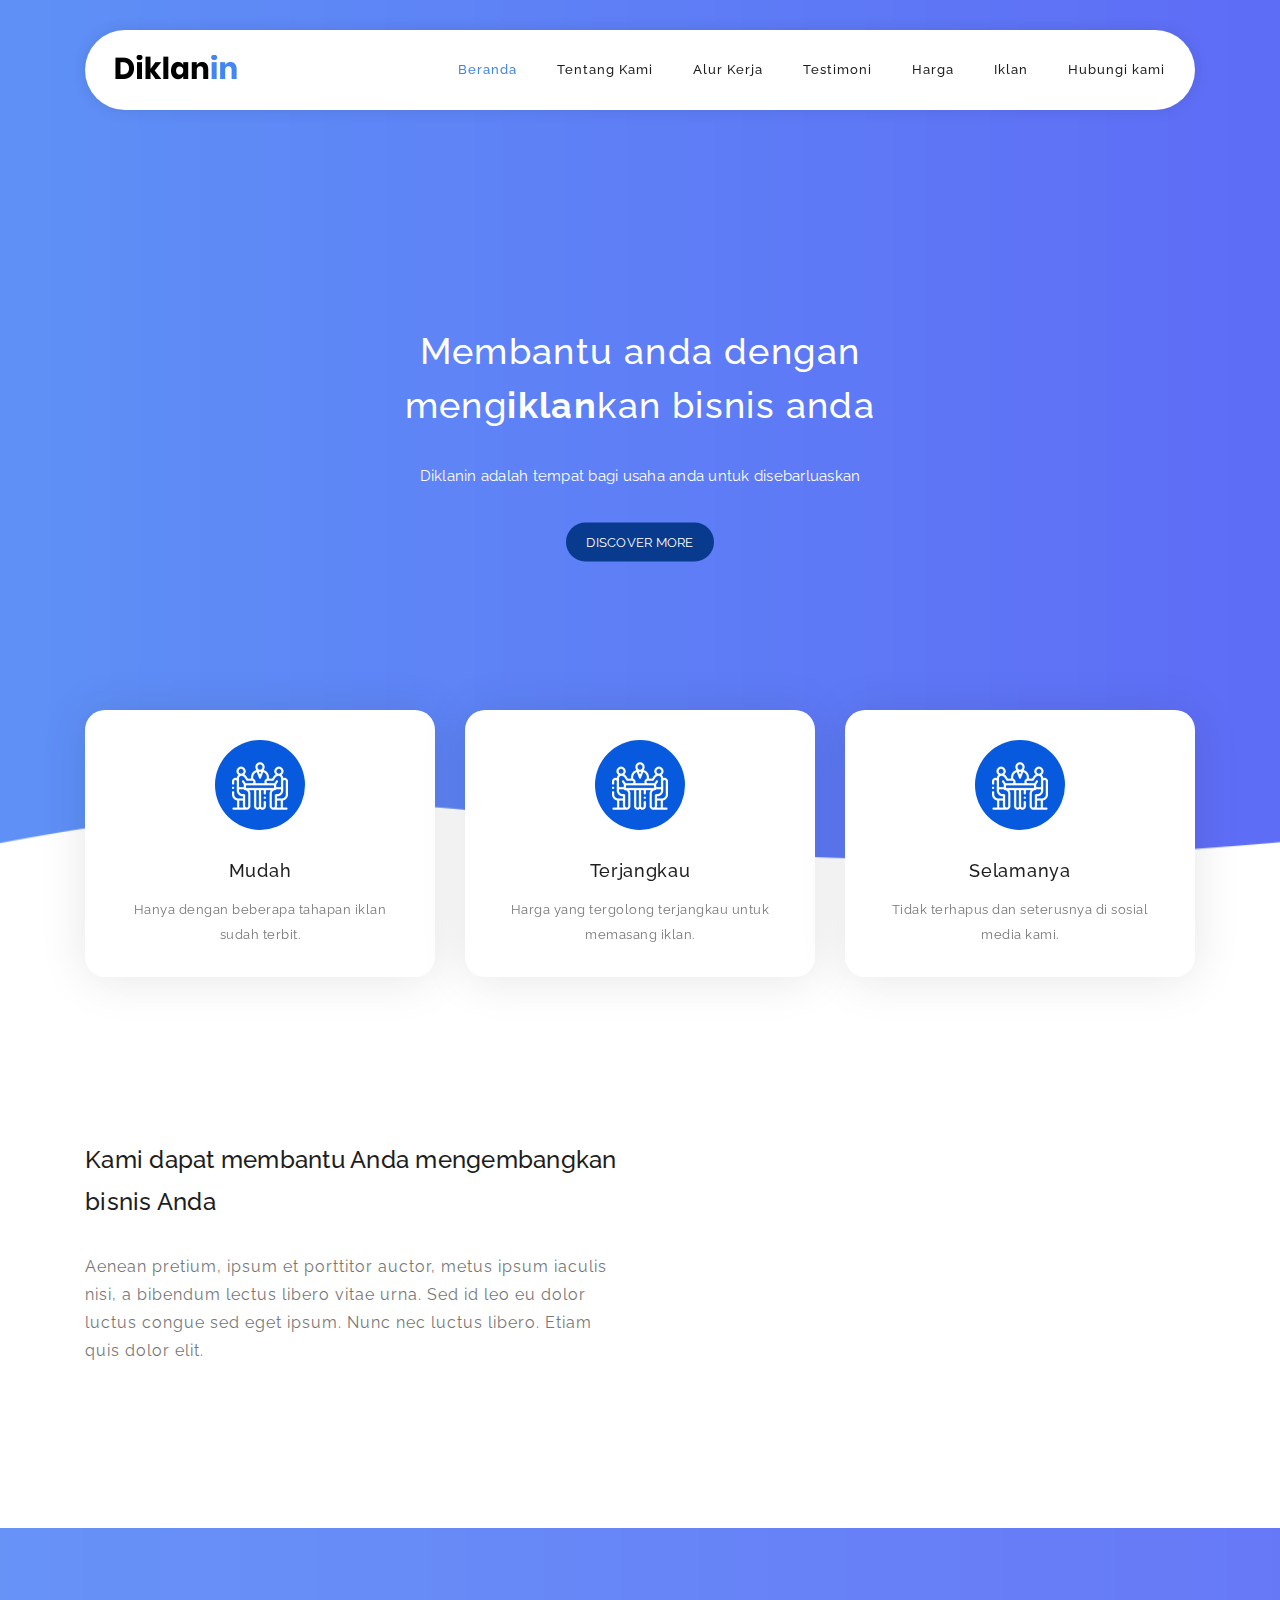
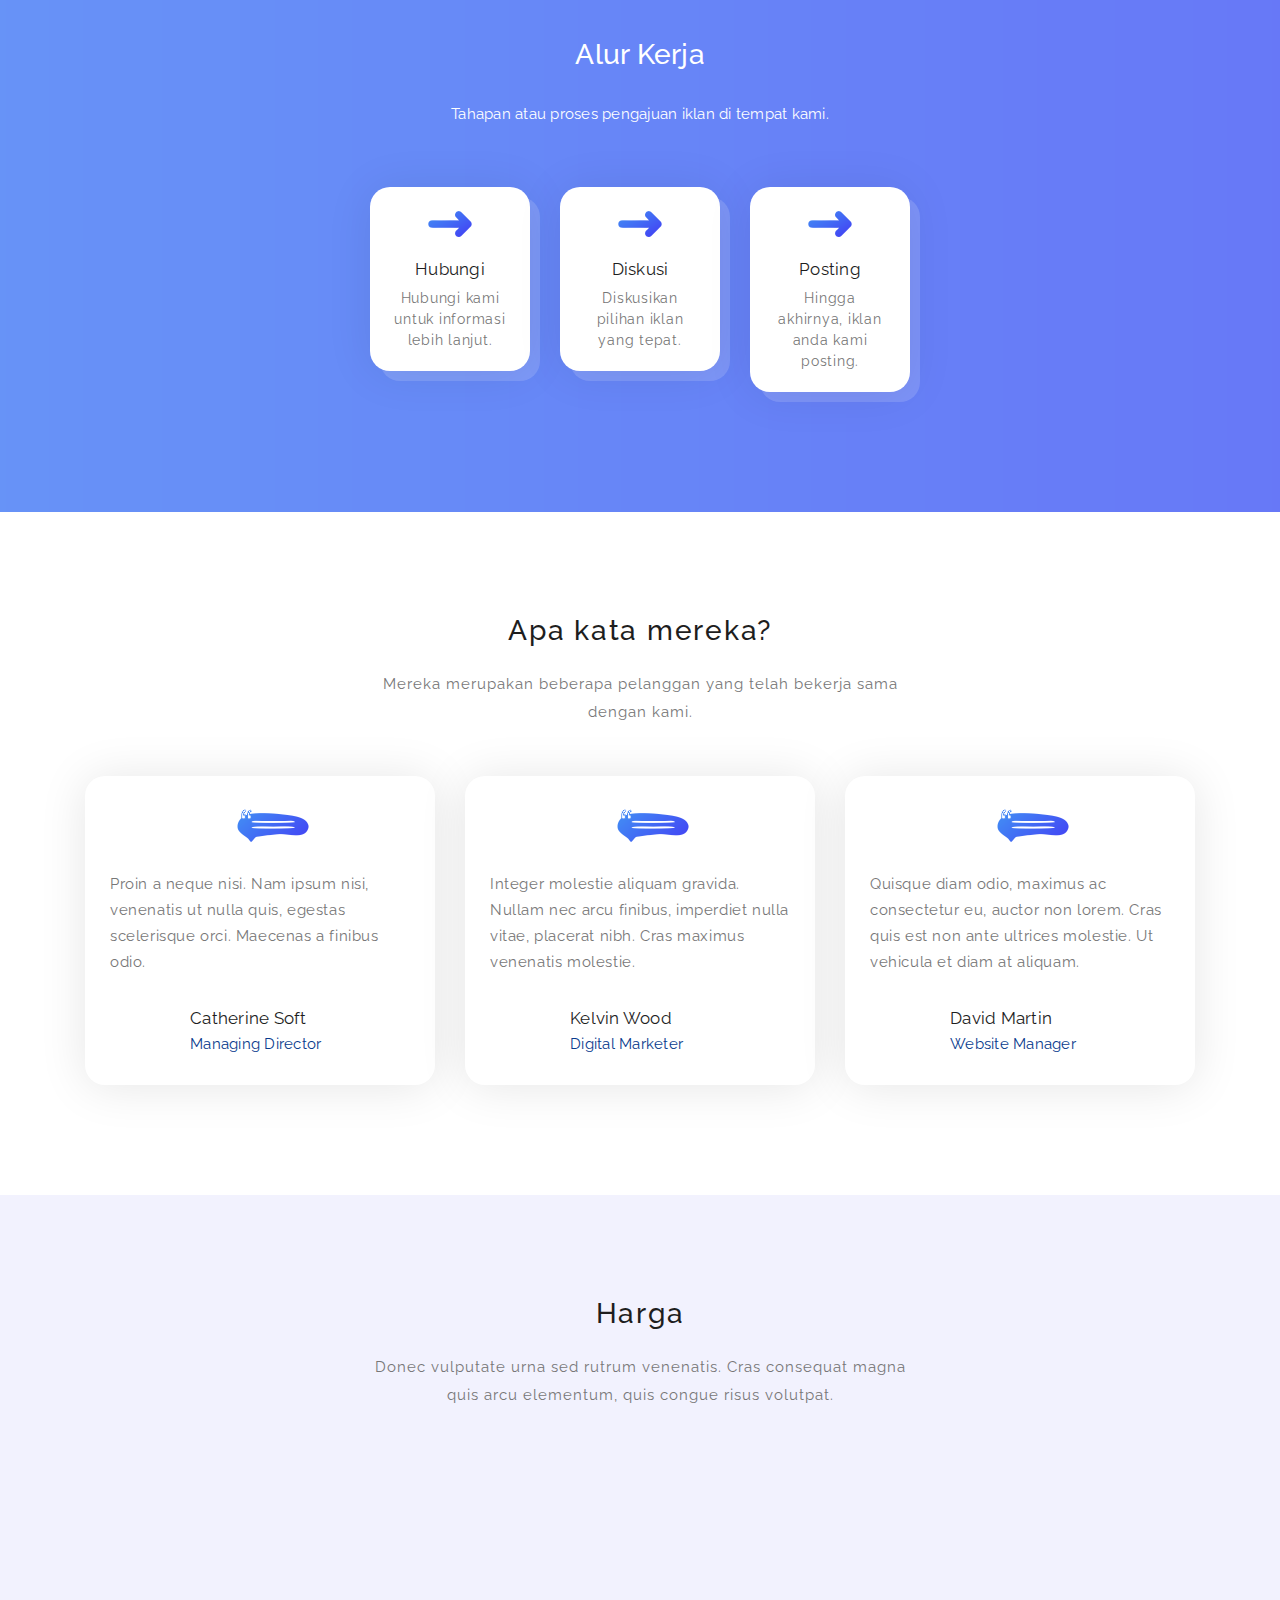
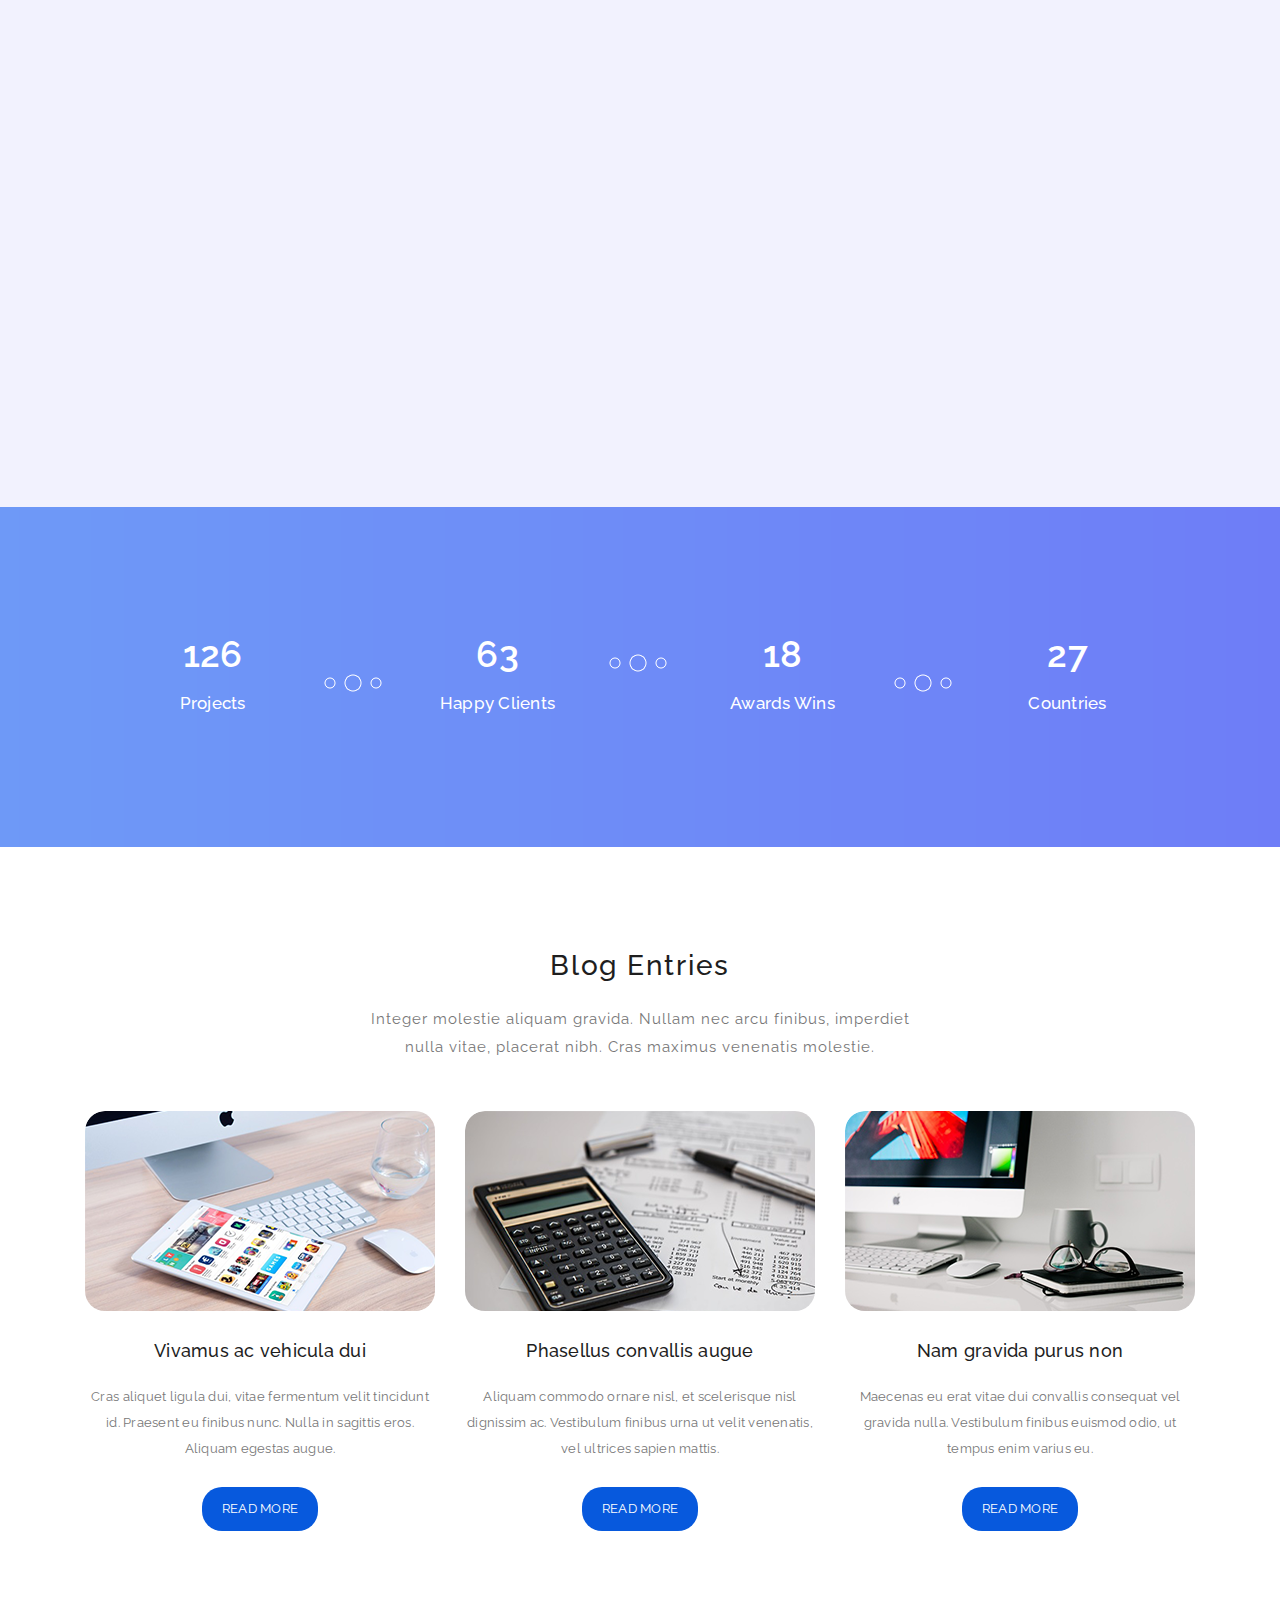
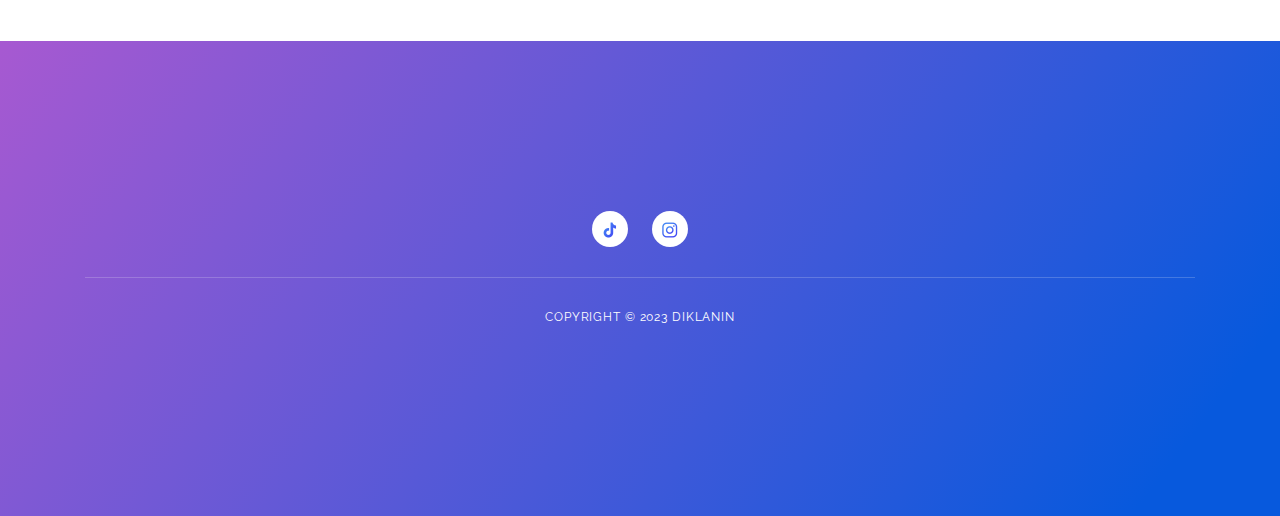
==== index.html @ 6aa16ff6 "cloning" ====
<!DOCTYPE html>
<html lang="en">

<head>

    <meta charset="utf-8">
    <meta name="viewport" content="width=device-width, initial-scale=1, shrink-to-fit=no">
    <meta name="description" content="Diklanin Website">
    <meta name="author" content="Diklanin">
    <link href="https://fonts.googleapis.com/css?family=Raleway:100,300,400,500,700,900" rel="stylesheet">

    <title>Diklanin</title>
    <link rel="icon" type="image/x-icon" href="assets/images/favicon.ico">
    <!--
SOFTY PINKO
https://templatemo.com/tm-535-softy-pinko
-->

    <!-- Additional CSS Files -->
    <link rel="stylesheet" type="text/css" href="assets/css/bootstrap.min.css">

    <link rel="stylesheet" type="text/css" href="assets/css/font-awesome.css">

    <link rel="stylesheet" href="assets/css/templatemo-softy-pinko.css">

</head>

<body>

    <!-- ***** Preloader Start ***** -->
    <div id="preloader">
        <div class="jumper">
            <div></div>
            <div></div>
            <div></div>
        </div>
    </div>
    <!-- ***** Preloader End ***** -->


    <!-- ***** Header Area Start ***** -->
    <header class="header-area header-sticky">
        <div class="container">
            <div class="row">
                <div class="col-12">
                    <nav class="main-nav">
                        <!-- ***** Logo Start ***** -->
                        <a href="#" class="logo">
                            <img src="assets/images/logo.png" alt="Softy Pinko" />
                        </a>
                        <!-- ***** Logo End ***** -->
                        <!-- ***** Menu Start ***** -->
                        <ul class="nav">
                            <li><a href="#welcome" class="active">Beranda</a></li>
                            <li><a href="#features">Tentang Kami</a></li>
                            <li><a href="#work-process">Alur Kerja</a></li>
                            <li><a href="#testimonials">Testimoni</a></li>
                            <li><a href="#pricing-plans">Harga</a></li>
                            <li><a href="#blog">Iklan</a></li>
                            <li><a href="#contact-us">Hubungi kami</a></li>
                        </ul>
                        <a class='menu-trigger'>
                            <span>Menu</span>
                        </a>
                        <!-- ***** Menu End ***** -->
                    </nav>
                </div>
            </div>
        </div>
    </header>
    <!-- ***** Header Area End ***** -->

    <!-- ***** Welcome Area Start ***** -->
    <div class="welcome-area" id="welcome">

        <!-- ***** Header Text Start ***** -->
        <div class="header-text">
            <div class="container">
                <div class="row">
                    <div class="offset-xl-3 col-xl-6 offset-lg-2 col-lg-8 col-md-12 col-sm-12">
                        <h1>Membantu anda dengan meng<strong>iklan</strong>kan bisnis anda
                        </h1>
                        <p>Diklanin adalah tempat bagi usaha anda untuk disebarluaskan</p>
                        <a href="#features" class="main-button-slider">Discover More</a>
                    </div>
                </div>
            </div>
        </div>
        <!-- ***** Header Text End ***** -->
    </div>
    <!-- ***** Welcome Area End ***** -->

    <!-- ***** Features Small Start ***** -->
    <section class="section home-feature">
        <div class="container">
            <div class="row">
                <div class="col-lg-12">
                    <div class="row">
                        <!-- ***** Features Small Item Start ***** -->
                        <div class="col-lg-4 col-md-6 col-sm-6 col-12"
                            data-scroll-reveal="enter bottom move 50px over 0.6s after 0.2s">
                            <div class="features-small-item">
                                <div class="icon">
                                    <i><img src="assets/images/featured-item-01.png" alt=""></i>
                                </div>
                                <h5 class="features-title">Mudah</h5>
                                <p>Hanya dengan beberapa tahapan iklan sudah terbit.</p>
                            </div>
                        </div>
                        <!-- ***** Features Small Item End ***** -->

                        <!-- ***** Features Small Item Start ***** -->
                        <div class="col-lg-4 col-md-6 col-sm-6 col-12"
                            data-scroll-reveal="enter bottom move 50px over 0.6s after 0.4s">
                            <div class="features-small-item">
                                <div class="icon">
                                    <i><img src="assets/images/featured-item-01.png" alt=""></i>
                                </div>
                                <h5 class="features-title">Terjangkau</h5>
                                <p>Harga yang tergolong terjangkau untuk memasang iklan.</p>
                            </div>
                        </div>
                        <!-- ***** Features Small Item End ***** -->

                        <!-- ***** Features Small Item Start ***** -->
                        <div class="col-lg-4 col-md-6 col-sm-6 col-12"
                            data-scroll-reveal="enter bottom move 50px over 0.6s after 0.6s">
                            <div class="features-small-item">
                                <div class="icon">
                                    <i><img src="assets/images/featured-item-01.png" alt=""></i>
                                </div>
                                <h5 class="features-title">Selamanya</h5>
                                <p>Tidak terhapus dan seterusnya di sosial media kami.</p>
                            </div>
                        </div>
                        <!-- ***** Features Small Item End ***** -->
                    </div>
                </div>
            </div>
        </div>
    </section>
    <!-- ***** Features Small End ***** -->

    <!-- ***** Features Big Item Start ***** -->
    <!-- <section class="section padding-top-70 padding-bottom-0" id="features">
        <div class="container">
            <div class="row">
                <div class="col-lg-5 col-md-12 col-sm-12 align-self-center"
                    data-scroll-reveal="enter left move 30px over 0.6s after 0.4s">
                    <img src="assets/images/left-image.png" class="rounded img-fluid d-block mx-auto" alt="App">
                </div>
                <div class="col-lg-1"></div>
                <div class="col-lg-6 col-md-12 col-sm-12 align-self-center mobile-top-fix">
                    <div class="left-heading">
                        <h2 class="section-title">Let’s discuss about you project</h2>
                    </div>
                    <div class="left-text">
                        <p>Nullam sit amet purus libero. Etiam ullamcorper nisl ut augue blandit, at finibus leo
                            efficitur. Nam gravida purus non sapien auctor, ut aliquam magna ullamcorper.</p>
                    </div>
                </div>
            </div>
            <div class="row">
                <div class="col-lg-12">
                    <div class="hr"></div>
                </div>
            </div>
        </div>
    </section> -->
    <!-- ***** Features Big Item End ***** -->

    <!-- ***** Features Big Item Start ***** -->
    <section class="section padding-bottom-100" id="features">
        <div class="container">
            <div class="row">
                <div class="col-lg-6 col-md-12 col-sm-12 align-self-center mobile-bottom-fix">
                    <div class="left-heading">
                        <h2 class="section-title">Kami dapat membantu Anda mengembangkan bisnis Anda</h2>
                    </div>
                    <div class="left-text">
                        <p>Aenean pretium, ipsum et porttitor auctor, metus ipsum iaculis nisi, a bibendum lectus libero
                            vitae urna. Sed id leo eu dolor luctus congue sed eget ipsum. Nunc nec luctus libero. Etiam
                            quis dolor elit.</p>
                    </div>
                </div>
                <div class="col-lg-1"></div>
                <div class="col-lg-5 col-md-12 col-sm-12 align-self-center mobile-bottom-fix-big"
                    data-scroll-reveal="enter right move 30px over 0.6s after 0.4s">
                    <img src="assets/images/right-image.png" class="rounded img-fluid d-block mx-auto" alt="App">
                </div>
            </div>
        </div>
    </section>
    <!-- ***** Features Big Item End ***** -->

    <!-- ***** Home Parallax Start ***** -->
    <section class="mini" id="work-process">
        <div class="mini-content">
            <div class="container">
                <div class="row">
                    <div class="offset-lg-3 col-lg-6">
                        <div class="info">
                            <h1>Alur Kerja</h1>
                            <p>Tahapan atau proses pengajuan iklan di tempat kami.</p>
                        </div>
                    </div>
                </div>

                <!-- ***** Mini Box Start ***** -->
                <div class="row step">
                    <div class="col-lg-2 col-md-3 col-sm-6 col-6">
                        <a href="#" class="mini-box">
                            <i><img src="assets/images/work-process-item-01.png" alt=""></i>
                            <strong>Hubungi</strong>
                            <span>Hubungi kami untuk informasi lebih lanjut.</span>
                        </a>
                    </div>
                    <div class="col-lg-2 col-md-3 col-sm-6 col-6">
                        <a href="#" class="mini-box">
                            <i><img src="assets/images/work-process-item-01.png" alt=""></i>
                            <strong>Diskusi</strong>
                            <span>Diskusikan pilihan iklan yang tepat.</span>
                        </a>
                    </div>
                    <div class="col-lg-2 col-md-3 col-sm-6 col-6">
                        <a href="#" class="mini-box">
                            <i><img src="assets/images/work-process-item-01.png" alt=""></i>
                            <strong>Posting</strong>
                            <span>Hingga akhirnya, iklan anda kami posting.</span>
                        </a>
                    </div>
                    <!-- <div class="col-lg-2 col-md-3 col-sm-6 col-6">
                        <a href="#" class="mini-box">
                            <i><img src="assets/images/work-process-item-01.png" alt=""></i>
                            <strong>Revise</strong>
                            <span>Godard pabst prism fam cliche.</span>
                        </a>
                    </div>
                    <div class="col-lg-2 col-md-3 col-sm-6 col-6">
                        <a href="#" class="mini-box">
                            <i><img src="assets/images/work-process-item-01.png" alt=""></i>
                            <strong>Approve</strong>
                            <span>Godard pabst prism fam cliche.</span>
                        </a>
                    </div>
                    <div class="col-lg-2 col-md-3 col-sm-6 col-6">
                        <a href="#" class="mini-box">
                            <i><img src="assets/images/work-process-item-01.png" alt=""></i>
                            <strong>Launch</strong>
                            <span>Godard pabst prism fam cliche.</span>
                        </a>
                    </div> -->
                </div>
                <!-- ***** Mini Box End ***** -->
            </div>
        </div>
    </section>
    <!-- ***** Home Parallax End ***** -->

    <!-- ***** Testimonials Start ***** -->
    <section class="section" id="testimonials">
        <div class="container">
            <!-- ***** Section Title Start ***** -->
            <div class="row">
                <div class="col-lg-12">
                    <div class="center-heading">
                        <h2 class="section-title">Apa kata mereka?</h2>
                    </div>
                </div>
                <div class="offset-lg-3 col-lg-6">
                    <div class="center-text">
                        <p>Mereka merupakan beberapa pelanggan yang telah bekerja sama dengan kami.</p>
                    </div>
                </div>
            </div>
            <!-- ***** Section Title End ***** -->

            <div class="row">
                <!-- ***** Testimonials Item Start ***** -->
                <div class="col-lg-4 col-md-6 col-sm-12">
                    <div class="team-item">
                        <div class="team-content">
                            <i><img src="assets/images/testimonial-icon.png" alt=""></i>
                            <p>Proin a neque nisi. Nam ipsum nisi, venenatis ut nulla quis, egestas scelerisque orci.
                                Maecenas a finibus odio.</p>
                            <div class="user-image">
                                <img src="http://placehold.it/60x60" alt="">
                            </div>
                            <div class="team-info">
                                <h3 class="user-name">Catherine Soft</h3>
                                <span>Managing Director</span>
                            </div>
                        </div>
                    </div>
                </div>
                <!-- ***** Testimonials Item End ***** -->

                <!-- ***** Testimonials Item Start ***** -->
                <div class="col-lg-4 col-md-6 col-sm-12">
                    <div class="team-item">
                        <div class="team-content">
                            <i><img src="assets/images/testimonial-icon.png" alt=""></i>
                            <p>Integer molestie aliquam gravida. Nullam nec arcu finibus, imperdiet nulla vitae,
                                placerat nibh. Cras maximus venenatis molestie.</p>
                            <div class="user-image">
                                <img src="http://placehold.it/60x60" alt="">
                            </div>
                            <div class="team-info">
                                <h3 class="user-name">Kelvin Wood</h3>
                                <span>Digital Marketer</span>
                            </div>
                        </div>
                    </div>
                </div>
                <!-- ***** Testimonials Item End ***** -->

                <!-- ***** Testimonials Item Start ***** -->
                <div class="col-lg-4 col-md-6 col-sm-12">
                    <div class="team-item">
                        <div class="team-content">
                            <i><img src="assets/images/testimonial-icon.png" alt=""></i>
                            <p>Quisque diam odio, maximus ac consectetur eu, auctor non lorem. Cras quis est non ante
                                ultrices molestie. Ut vehicula et diam at aliquam.</p>
                            <div class="user-image">
                                <img src="http://placehold.it/60x60" alt="">
                            </div>
                            <div class="team-info">
                                <h3 class="user-name">David Martin</h3>
                                <span>Website Manager</span>
                            </div>
                        </div>
                    </div>
                </div>
                <!-- ***** Testimonials Item End ***** -->
            </div>
        </div>
    </section>
    <!-- ***** Testimonials End ***** -->

    <!-- ***** Pricing Plans Start ***** -->
    <section class="section colored" id="pricing-plans">
        <div class="container">
            <!-- ***** Section Title Start ***** -->
            <div class="row">
                <div class="col-lg-12">
                    <div class="center-heading">
                        <h2 class="section-title">Harga</h2>
                    </div>
                </div>
                <div class="offset-lg-3 col-lg-6">
                    <div class="center-text">
                        <p>Donec vulputate urna sed rutrum venenatis. Cras consequat magna quis arcu elementum, quis
                            congue risus volutpat.</p>
                    </div>
                </div>
            </div>
            <!-- ***** Section Title End ***** -->

            <div class="row">
                <!-- ***** Pricing Item Start ***** -->
                <div class="col-lg-4 col-md-6 col-sm-12"
                    data-scroll-reveal="enter bottom move 50px over 0.6s after 0.2s">
                    <div class="pricing-item">
                        <div class="pricing-header">
                            <h3 class="pricing-title">Starter</h3>
                        </div>
                        <div class="pricing-body">
                            <div class="price-wrapper">
                                <span class="currency">$</span>
                                <span class="price">14.50</span>
                                <span class="period">monthly</span>
                            </div>
                            <ul class="list">
                                <li class="active">60 GB space</li>
                                <li class="active">600 GB transfer</li>
                                <li class="active">Pro Design Panel</li>
                                <li>15-minute support</li>
                                <li>Unlimited Emails</li>
                                <li>24/7 Security</li>
                            </ul>
                        </div>
                        <div class="pricing-footer">
                            <a href="#" class="main-button">Purchase Now</a>
                        </div>
                    </div>
                </div>
                <!-- ***** Pricing Item End ***** -->

                <!-- ***** Pricing Item Start ***** -->
                <div class="col-lg-4 col-md-6 col-sm-12"
                    data-scroll-reveal="enter bottom move 50px over 0.6s after 0.4s">
                    <div class="pricing-item active">
                        <div class="pricing-header">
                            <h3 class="pricing-title">Premium</h3>
                        </div>
                        <div class="pricing-body">
                            <div class="price-wrapper">
                                <span class="currency">$</span>
                                <span class="price">21.50</span>
                                <span class="period">monthly</span>
                            </div>
                            <ul class="list">
                                <li class="active">120 GB space</li>
                                <li class="active">1200 GB transfer</li>
                                <li class="active">Pro Design Panel</li>
                                <li class="active">15-minute support</li>
                                <li>Unlimited Emails</li>
                                <li>24/7 Security</li>
                            </ul>
                        </div>
                        <div class="pricing-footer">
                            <a href="#" class="main-button">Purchase Now</a>
                        </div>
                    </div>
                </div>
                <!-- ***** Pricing Item End ***** -->

                <!-- ***** Pricing Item Start ***** -->
                <div class="col-lg-4 col-md-6 col-sm-12"
                    data-scroll-reveal="enter bottom move 50px over 0.6s after 0.6s">
                    <div class="pricing-item">
                        <div class="pricing-header">
                            <h3 class="pricing-title">Advanced</h3>
                        </div>
                        <div class="pricing-body">
                            <div class="price-wrapper">
                                <span class="currency">$</span>
                                <span class="price">42.00</span>
                                <span class="period">monthly</span>
                            </div>
                            <ul class="list">
                                <li class="active">250 GB space</li>
                                <li class="active">5000 GB transfer</li>
                                <li class="active">Pro Design Panel</li>
                                <li class="active">15-minute support</li>
                                <li class="active">Unlimited Emails</li>
                                <li class="active">24/7 Security</li>
                            </ul>
                        </div>
                        <div class="pricing-footer">
                            <a href="#" class="main-button">Purchase Now</a>
                        </div>
                    </div>
                </div>
                <!-- ***** Pricing Item End ***** -->
            </div>
        </div>
    </section>
    <!-- ***** Pricing Plans End ***** -->

    <!-- ***** Counter Parallax Start ***** -->
    <section class="counter">
        <div class="content">
            <div class="container">
                <div class="row">
                    <div class="col-lg-3 col-md-6 col-sm-12">
                        <div class="count-item decoration-bottom">
                            <strong>126</strong>
                            <span>Projects</span>
                        </div>
                    </div>
                    <div class="col-lg-3 col-md-6 col-sm-12">
                        <div class="count-item decoration-top">
                            <strong>63</strong>
                            <span>Happy Clients</span>
                        </div>
                    </div>
                    <div class="col-lg-3 col-md-6 col-sm-12">
                        <div class="count-item decoration-bottom">
                            <strong>18</strong>
                            <span>Awards Wins</span>
                        </div>
                    </div>
                    <div class="col-lg-3 col-md-6 col-sm-12">
                        <div class="count-item">
                            <strong>27</strong>
                            <span>Countries</span>
                        </div>
                    </div>
                </div>
            </div>
        </div>
    </section>
    <!-- ***** Counter Parallax End ***** -->

    <!-- ***** Blog Start ***** -->
    <section class="section" id="blog">
        <div class="container">
            <!-- ***** Section Title Start ***** -->
            <div class="row">
                <div class="col-lg-12">
                    <div class="center-heading">
                        <h2 class="section-title">Blog Entries</h2>
                    </div>
                </div>
                <div class="offset-lg-3 col-lg-6">
                    <div class="center-text">
                        <p>Integer molestie aliquam gravida. Nullam nec arcu finibus, imperdiet nulla vitae, placerat
                            nibh. Cras maximus venenatis molestie.</p>
                    </div>
                </div>
            </div>
            <!-- ***** Section Title End ***** -->

            <div class="row">
                <div class="col-lg-4 col-md-6 col-sm-12">
                    <div class="blog-post-thumb">
                        <div class="img">
                            <img src="assets/images/blog-item-01.png" alt="">
                        </div>
                        <div class="blog-content">
                            <h3>
                                <a href="#">Vivamus ac vehicula dui</a>
                            </h3>
                            <div class="text">
                                Cras aliquet ligula dui, vitae fermentum velit tincidunt id. Praesent eu finibus nunc.
                                Nulla in sagittis eros. Aliquam egestas augue.
                            </div>
                            <a href="#" class="main-button">Read More</a>
                        </div>
                    </div>
                </div>
                <div class="col-lg-4 col-md-6 col-sm-12">
                    <div class="blog-post-thumb">
                        <div class="img">
                            <img src="assets/images/blog-item-02.png" alt="">
                        </div>
                        <div class="blog-content">
                            <h3>
                                <a href="#">Phasellus convallis augue</a>
                            </h3>
                            <div class="text">
                                Aliquam commodo ornare nisl, et scelerisque nisl dignissim ac. Vestibulum finibus urna
                                ut velit venenatis, vel ultrices sapien mattis.
                            </div>
                            <a href="#" class="main-button">Read More</a>
                        </div>
                    </div>
                </div>
                <div class="col-lg-4 col-md-6 col-sm-12">
                    <div class="blog-post-thumb">
                        <div class="img">
                            <img src="assets/images/blog-item-03.png" alt="">
                        </div>
                        <div class="blog-content">
                            <h3>
                                <a href="#">Nam gravida purus non</a>
                            </h3>
                            <div class="text">
                                Maecenas eu erat vitae dui convallis consequat vel gravida nulla. Vestibulum finibus
                                euismod odio, ut tempus enim varius eu.
                            </div>
                            <a href="#" class="main-button">Read More</a>
                        </div>
                    </div>
                </div>
            </div>
        </div>
    </section>
    <!-- ***** Blog End ***** -->


    <!-- ***** Footer Start ***** -->
    <footer id="contact-us">
        <div class="container">
            <div class="row">
                <div class="col-lg-12 col-md-12 col-sm-12">
                    <ul class="social">
                        <li><a href="#"><img src="assets/images/tiktok.png" alt=""></a></li>
                        <li><a href="#"><img src="assets/images/ig.png" alt=""></a></li>
                        <!-- <li><a href="#"><i class="fa fa-linkedin"></i></a></li>
                        <li><a href="#"><i class="fa fa-rss"></i></a></li>
                        <li><a href="#"><i class="fa fa-dribbble"></i></a></li> -->
                    </ul>
                </div>
            </div>
            <div class="row">
                <div class="col-lg-12">
                    <p class="copyright">Copyright &copy; 2023 Diklanin</p>
                </div>
            </div>
        </div>
    </footer>

    <!-- jQuery -->
    <script src="assets/js/jquery-2.1.0.min.js"></script>

    <!-- Bootstrap -->
    <script src="assets/js/popper.js"></script>
    <script src="assets/js/bootstrap.min.js"></script>

    <!-- Plugins -->
    <script src="assets/js/scrollreveal.min.js"></script>
    <script src="assets/js/waypoints.min.js"></script>
    <script src="assets/js/jquery.counterup.min.js"></script>
    <script src="assets/js/imgfix.min.js"></script>

    <!-- Global Init -->
    <script src="assets/js/custom.js"></script>

</body>

</html>
---- assets/css/templatemo-softy-pinko.css ----
/*

Softy Pinko

https://templatemo.com/tm-535-softy-pinko

*/
/* ---------------------------------------------
Table of contents
------------------------------------------------
01. font & reset css
02. reset
03. global styles
04. header
05. welcome
06. features
07. team
08. pricing
09. blog
10. contact
11. footer
12. preloader

--------------------------------------------- */
/* 
---------------------------------------------
font & reset css
--------------------------------------------- 
*/
@import url("https://fonts.googleapis.com/css?family=Raleway:100,300,400,500,700,900");

/* 
---------------------------------------------
reset
--------------------------------------------- 
*/
html,
body,
div,
span,
applet,
object,
iframe,
h1,
h2,
h3,
h4,
h5,
h6,
p,
blockquote,
div pre,
a,
abbr,
acronym,
address,
big,
cite,
code,
del,
dfn,
em,
font,
img,
ins,
kbd,
q,
s,
samp,
small,
strike,
strong,
sub,
sup,
tt,
var,
b,
u,
i,
center,
dl,
dt,
dd,
ol,
ul,
li,
figure,
header,
nav,
section,
article,
aside,
footer,
figcaption {
  margin: 0;
  padding: 0;
  border: 0;
  outline: 0;
}

.clearfix:after {
  content: ".";
  display: block;
  clear: both;
  visibility: hidden;
  line-height: 0;
  height: 0;
}

.clearfix {
  display: inline-block;
}

html[xmlns] .clearfix {
  display: block;
}

* html .clearfix {
  height: 1%;
}

ul,
li {
  padding: 0;
  margin: 0;
  list-style: none;
}

header,
nav,
section,
article,
aside,
footer,
hgroup {
  display: block;
}

* {
  box-sizing: border-box;
}

html,
body {
  font-family: "Raleway", sans-serif;
  font-weight: 400;
  background-color: #fff;
  font-size: 16px;
  -ms-text-size-adjust: 100%;
  -webkit-font-smoothing: antialiased;
  -moz-osx-font-smoothing: grayscale;
}

a {
  text-decoration: none !important;
}

h1,
h2,
h3,
h4,
h5,
h6 {
  margin-top: 0px;
  margin-bottom: 0px;
}

ul {
  margin-bottom: 0px;
}

/* 
---------------------------------------------
global styles
--------------------------------------------- 
*/
html,
body {
  background: #fff;
  font-family: "Raleway", sans-serif;
}

::selection {
  background: #083b8d;
  color: #fff;
}

::-moz-selection {
  background: #083b8d;
  color: #fff;
}

.section {
  position: relative;
  padding-top: 100px;
  padding-bottom: 80px;
}

.section.colored {
  background: #f2f2fe;
}

.hr {
  bottom: 0px;
  width: 100%;
  height: 1px;
  margin-top: 100px;
  border-bottom: 1px solid #eee;
}

.left-heading.light .section-title {
  color: #ffffff;
}

.left-heading .section-title {
  font-weight: 500;
  font-size: 24px;
  line-height: 42px;
  color: #1e1e1e;
  letter-spacing: 0.25px;
  margin-bottom: 30px;
  position: relative;
}

.center-heading {
  text-align: center;
}

.center-heading .section-title {
  font-weight: 500;
  font-size: 28px;
  color: #1e1e1e;
  letter-spacing: 1.75px;
  line-height: 38px;
  margin-bottom: 20px;
}

.center-heading.colored .section-title {
  color: #ffffff;
}

.center-text {
  text-align: center;
  font-weight: 400;
  font-size: 16px;
  color: #777;
  line-height: 28px;
  letter-spacing: 1px;
  margin-bottom: 50px;
}

.center-text.colored {
  color: #fff;
}

.center-text p {
  font-size: 15px;
  color: #777;
  margin-bottom: 30px;
}

.left-text {
  font-weight: 400;
  font-size: 16px;
  color: #777;
  line-height: 28px;
  letter-spacing: 1px;
}

.left-text.light {
  color: #fff;
}

.left-text p {
  margin-bottom: 30px;
}

.left-text p.dark {
  color: #3B566E;
}

.padding-bottom-top-60 {
  padding-top: 60px !important;
  padding-bottom: 60px !important;
}

.padding-bottom-80 {
  padding-bottom: 80px !important;
}

.padding-bottom-100 {
  padding-bottom: 100px !important;
}

.border-bottom {
  border-bottom: 1px solid #eee !important;
}

.mbottom-30 {
  margin-bottom: 30px !important;
}

.align-self-center {
  -ms-flex-item-align: center !important;
  align-self: center !important;
}

.align-self-bottom {
  -ms-flex-item-align: flex-end !important;
  align-self: flex-end !important;
}

.padding-bottom-0 {
  padding-bottom: 0px !important;
}

.padding-top-0 {
  padding-top: 0px !important;
}

.padding-top-80 {
  padding-top: 80px !important;
}

.padding-top-70 {
  padding-top: 70px !important;
}

.padding-top-20 {
  padding-top: 20px !important;
}

.margin-bottom-0 {
  margin-bottom: 0px !important;
}

.margin-bottom-30 {
  margin-bottom: 30px !important;
}

.margin-top-30 {
  margin-top: 30px !important;
}

.margin-top-15 {
  margin-top: 15px !important;
}

.margin-bottom-45 {
  margin-bottom: 45px !important;
}

.margin-bottom-20 {
  margin-bottom: 20px !important;
}

.margin-bottom-60 {
  margin-bottom: 60px !important;
}

.margin-bottom-100 {
  margin-bottom: 100px !important;
}

@media (max-width: 991px) {

  html,
  body {
    overflow-x: hidden;
  }

  .mobile-top-fix {
    margin-top: 30px;
    margin-bottom: 0px;
  }

  .mobile-bottom-fix {
    margin-bottom: 30px;
  }

  .mobile-bottom-fix-big {
    margin-bottom: 60px;
  }
}

a.main-button-slider {
  font-size: 13px;
  border-radius: 20px;
  padding: 12px 20px;
  background-color: #083b8d;
  text-transform: uppercase;
  color: #fff;
  letter-spacing: 0.25px;
  -webkit-transition: all 0.3s ease 0s;
  -moz-transition: all 0.3s ease 0s;
  -o-transition: all 0.3s ease 0s;
  transition: all 0.3s ease 0s;
}

a.main-button-slider:hover {
  background-color: #0759dd;
}

a.main-button {
  font-size: 13px;
  border-radius: 20px;
  padding: 12px 20px;
  background-color: #0759dd;
  text-transform: uppercase;
  color: #fff;
  letter-spacing: 0.25px;
  -webkit-transition: all 0.3s ease 0s;
  -moz-transition: all 0.3s ease 0s;
  -o-transition: all 0.3s ease 0s;
  transition: all 0.3s ease 0s;
}

a.main-button:hover {
  background-color: #083b8d;
}

button.main-button {
  outline: none;
  border: none;
  cursor: pointer;
  font-size: 13px;
  border-radius: 20px;
  padding: 12px 20px;
  background-color: #0759dd;
  text-transform: uppercase;
  color: #fff;
  letter-spacing: 0.25px;
  -webkit-transition: all 0.3s ease 0s;
  -moz-transition: all 0.3s ease 0s;
  -o-transition: all 0.3s ease 0s;
  transition: all 0.3s ease 0s;
}

button.main-button:hover {
  background-color: #083b8d;
}


/* 
---------------------------------------------
header
--------------------------------------------- 
*/
.header-area {
  position: fixed;
  top: 30px;
  left: 0px;
  right: 0px;
  z-index: 100;
  height: 100px;
  -webkit-transition: all 0.3s ease 0s;
  -moz-transition: all 0.3s ease 0s;
  -o-transition: all 0.3s ease 0s;
  transition: all 0.3s ease 0s;
}

.header-area .main-nav {
  box-shadow: 0px 0px 15px rgba(0, 0, 0, 0.1);
  border-radius: 40px;
  min-height: 80px;
  background: #fff;
}

.header-area .main-nav .logo {
  float: left;
  margin-top: 37px;
  -webkit-transition: all 0.3s ease 0s;
  -moz-transition: all 0.3s ease 0s;
  -o-transition: all 0.3s ease 0s;
  transition: all 0.3s ease 0s;
  margin-left: 30px;
}

.header-area .main-nav .logo img {
  -webkit-transition: all 0.3s ease 0s;
  -moz-transition: all 0.3s ease 0s;
  -o-transition: all 0.3s ease 0s;
  transition: all 0.3s ease 0s;
}

.header-area .main-nav .nav {
  float: right;
  margin-top: 27px;
  margin-left: 0px;
  margin-right: 30px;
  -webkit-transition: all 0.3s ease 0s;
  -moz-transition: all 0.3s ease 0s;
  -o-transition: all 0.3s ease 0s;
  transition: all 0.3s ease 0s;
  position: relative;
  z-index: 999;
}

.header-area .main-nav .nav li {
  padding-left: 20px;
  padding-right: 20px;
}

.header-area .main-nav .nav li:last-child {
  padding-right: 0px;
}

.header-area .main-nav .nav li a {
  display: block;
  font-weight: 500;
  font-size: 13px;
  color: #fff;
  -webkit-transition: all 0.3s ease 0s;
  -moz-transition: all 0.3s ease 0s;
  -o-transition: all 0.3s ease 0s;
  transition: all 0.3s ease 0s;
  height: 40px;
  line-height: 40px;
  border: transparent;
  letter-spacing: 1px;
}

.header-area .main-nav .nav li a:hover {
  color: #083b8d;
}

.header-area .main-nav .menu-trigger {
  cursor: pointer;
  display: block;
  position: absolute;
  top: 23px;
  width: 32px;
  height: 40px;
  text-indent: -9999em;
  z-index: 99;
  right: 40px;
  display: none;
}

.header-area .main-nav .menu-trigger span,
.header-area .main-nav .menu-trigger span:before,
.header-area .main-nav .menu-trigger span:after {
  -moz-transition: all 0.4s;
  -o-transition: all 0.4s;
  -webkit-transition: all 0.4s;
  transition: all 0.4s;
  background-color: #3B566E;
  display: block;
  position: absolute;
  width: 30px;
  height: 2px;
  left: 0;
}

.header-area .main-nav .menu-trigger span:before,
.header-area .main-nav .menu-trigger span:after {
  -moz-transition: all 0.4s;
  -o-transition: all 0.4s;
  -webkit-transition: all 0.4s;
  transition: all 0.4s;
  background-color: #3B566E;
  display: block;
  position: absolute;
  width: 30px;
  height: 2px;
  left: 0;
  width: 75%;
}

.header-area .main-nav .menu-trigger span:before,
.header-area .main-nav .menu-trigger span:after {
  content: "";
}

.header-area .main-nav .menu-trigger span {
  top: 16px;
}

.header-area .main-nav .menu-trigger span:before {
  -moz-transform-origin: 33% 100%;
  -ms-transform-origin: 33% 100%;
  -webkit-transform-origin: 33% 100%;
  transform-origin: 33% 100%;
  top: -10px;
  z-index: 10;
}

.header-area .main-nav .menu-trigger span:after {
  -moz-transform-origin: 33% 0;
  -ms-transform-origin: 33% 0;
  -webkit-transform-origin: 33% 0;
  transform-origin: 33% 0;
  top: 10px;
}

.header-area .main-nav .menu-trigger.active span,
.header-area .main-nav .menu-trigger.active span:before,
.header-area .main-nav .menu-trigger.active span:after {
  background-color: transparent;
  width: 100%;
}

.header-area .main-nav .menu-trigger.active span:before {
  -moz-transform: translateY(6px) translateX(1px) rotate(45deg);
  -ms-transform: translateY(6px) translateX(1px) rotate(45deg);
  -webkit-transform: translateY(6px) translateX(1px) rotate(45deg);
  transform: translateY(6px) translateX(1px) rotate(45deg);
  background-color: #3B566E;
}

.header-area .main-nav .menu-trigger.active span:after {
  -moz-transform: translateY(-6px) translateX(1px) rotate(-45deg);
  -ms-transform: translateY(-6px) translateX(1px) rotate(-45deg);
  -webkit-transform: translateY(-6px) translateX(1px) rotate(-45deg);
  transform: translateY(-6px) translateX(1px) rotate(-45deg);
  background-color: #3B566E;
}

.header-area.header-sticky {
  min-height: 80px;
}

.header-area.header-sticky .logo {
  margin-top: 25px;
}

.header-area.header-sticky .nav {
  margin-top: 20px !important;
}

.header-area.header-sticky .nav li a {
  color: #1e1e1e;
}

.header-area.header-sticky .nav li a.active {
  color: #4285F4;
}

@media (max-width: 1200px) {
  .header-area .main-nav .nav li {
    padding-left: 12px;
    padding-right: 12px;
  }

  .header-area .main-nav:before {
    display: none;
  }
}

@media (max-width: 991px) {
  .header-area {
    padding: 0px 15px;
    height: 80px;
    box-shadow: none;
    text-align: center;
  }

  .header-area .container {
    padding: 0px;
  }

  .header-area .logo {
    margin-top: 27px !important;
    margin-left: 30px;
  }

  .header-area .menu-trigger {
    display: block !important;
  }

  .header-area .main-nav {
    overflow: hidden;
  }

  .header-area .main-nav .nav {
    float: none;
    width: 100%;
    margin-top: 80px !important;
    display: none;
    -webkit-transition: all 0s ease 0s;
    -moz-transition: all 0s ease 0s;
    -o-transition: all 0s ease 0s;
    transition: all 0s ease 0s;
    margin-left: 0px;
  }

  .header-area .main-nav .nav li:first-child {
    border-top: 1px solid #eee;
  }

  .header-area .main-nav .nav li {
    width: 100%;
    background: #fff;
    border-bottom: 1px solid #eee;
    padding-left: 0px !important;
    padding-right: 0px !important;
  }

  .header-area .main-nav .nav li a {
    height: 50px !important;
    line-height: 50px !important;
    padding: 0px !important;
    border: none !important;
    background: #fff !important;
    color: #3B566E !important;
  }

  .header-area .main-nav .nav li a:hover {
    background: #eee !important;
  }
}

@media (min-width: 992px) {
  .header-area .main-nav .nav {
    display: flex !important;
  }
}

/* 
---------------------------------------------
welcome
--------------------------------------------- 
*/
.welcome-area {
  overflow: hidden;
  position: relative;
  display: flex;
  align-items: center;
  justify-content: center;
  background-image: url(../images/banner-bg.png);
  background-repeat: no-repeat;
  background-position: center center;
  background-size: cover;
  height: 100vh;
}

.welcome-area .header-text {
  position: absolute;
  top: 50%;
  transform: translateY(-55%);
  text-align: center;
  width: 100%;
}

.welcome-area .header-text h1 {
  font-weight: 500;
  font-size: 36px;
  line-height: 54px;
  letter-spacing: 1.4px;
  margin-bottom: 30px;
  color: #fff;
}

.welcome-area .header-text p {
  font-weight: 400;
  font-size: 15px;
  color: #fff;
  line-height: 28px;
  letter-spacing: 0.25px;
  margin-bottom: 40px;
  position: relative;
}

@media (max-width: 991px) {
  .welcome-area .header-text {
    top: 65% !important;
    transform: perspective(1px) translateY(-60%) !important;
    text-align: center;
  }

  .welcome-area .header-text h1 {
    text-align: center;
    color: #fff;
    margin-bottom: 15px;
  }

  .welcome-area .header-text h1 span {
    color: #fff;
  }

  .welcome-area .header-text p {
    text-align: center;
    color: #fff;
    margin-bottom: 20px;
  }
}

@media (max-width: 820px) {
  .welcome-area .header-text {
    top: 65% !important;
    transform: perspective(1px) translateY(-60%) !important;
  }

  .welcome-area .header-text h1 {
    font-size: 22px;
    line-height: 30px;
    margin-bottom: 15px;
  }

  .welcome-area .header-text p {
    margin-bottom: 20px;
  }
}

@media (max-width: 765px) {
  .welcome-area {
    margin-bottom: 100px;
  }

  .welcome-area .header-text {
    top: 50% !important;
    transform: perspective(1px) translateY(-50%) !important;
    text-align: center;
  }

  .welcome-area .header-text .buttons {
    display: none;
  }

  .welcome-area .header-text h1 {
    font-weight: 600;
    font-size: 24px !important;
    line-height: 30px !important;
    margin-bottom: 30px !important;
  }

  .welcome-area .header-text h1 span {
    color: #fff;
  }

  .welcome-area .header-text p {
    text-align: center;
    color: #fff;
    font-size: 14px;
    line-height: 22px;
    margin-bottom: 40px;
  }
}


/* 
---------------------------------------------
features
--------------------------------------------- 
*/
.features-small-item {
  cursor: pointer;
  display: block;
  background: #FFFFFF;
  box-shadow: 0 2px 48px 0 rgba(0, 0, 0, 0.10);
  -webkit-border-radius: 20px;
  -moz-border-radius: 20px;
  border-radius: 20px;
  padding: 30px;
  text-align: center;
  -webkit-transition: all 0.3s ease 0s;
  -moz-transition: all 0.3s ease 0s;
  -o-transition: all 0.3s ease 0s;
  transition: all 0.3s ease 0s;
  position: relative;
  margin-bottom: 30px;
}

.features-small-item:hover .icon {
  background-color: #083b8d;
}

.features-small-item .icon {
  -webkit-transition: all 0.3s ease 0s;
  -moz-transition: all 0.3s ease 0s;
  -o-transition: all 0.3s ease 0s;
  transition: all 0.3s ease 0s;
  width: 90px;
  height: 90px;
  line-height: 90px;
  margin: auto;
  position: relative;
  margin-bottom: 30px;
  background: #0759dd;
  -webkit-border-radius: 50%;
  -moz-border-radius: 50%;
  border-radius: 50%;
}

.features-small-item .icon i {
  font-size: 18px;
  color: #fff;
}

.features-small-item .features-title {
  font-weight: 500;
  font-size: 18px;
  color: #1e1e1e;
  letter-spacing: 0.7px;
  margin-bottom: 15px;
  position: relative;
  z-index: 2;
}

.features-small-item p {
  font-weight: 400;
  font-size: 13px;
  color: #777;
  letter-spacing: 0.5px;
  line-height: 25px;
  position: relative;
  z-index: 2;
}

.features-small-item a {
  float: right;
  position: relative;
  z-index: 2;
}

.home-feature {
  padding-bottom: 0px;
  padding-top: 30px;
  margin-top: -220px;
  z-index: 9;
}

@media (max-width: 991px) {
  .home-feature {
    padding-bottom: 0px;
    padding-top: 0px;
    margin-top: 0px;
  }
}

/* 
---------------------------------------------
parallax & home seperator
--------------------------------------------- 
*/
.mini {
  min-height: 215px;
  overflow: hidden;
  position: relative;
  padding-top: 90px;
  padding-bottom: 90px;
}

.mini:before {
  content: '';
  position: absolute;
  width: 140%;
  height: 140%;
  opacity: .95;
  background-repeat: no-repeat;
  background-size: cover;
  background-position: center center;
  background-image: url(../images/work-process-bg.png);
  z-index: 2;
  top: -20%;
  left: -20%;
}

.mini .mini-content {
  position: relative;
  z-index: 3;
}

.mini .mini-content .step {
  position: flex;
  justify-content: center;
}

.mini .mini-content .info {
  text-align: center;
  color: #fff;
  padding-top: 20px;
  padding-bottom: 20px;
}

.mini .mini-content .info small {
  display: block;
  font-weight: 400;
  font-size: 13px;
  margin-bottom: 5px;
}

.mini .mini-content .info strong {
  font-weight: 700;
  font-size: 17px;
  margin-bottom: 40px;
  display: block;
}

.mini .mini-content .info h1 {
  color: #fff;
  font-weight: 500;
  font-size: 28px;
  letter-spacing: 0.25px;
  margin-bottom: 30px;
}

.mini .mini-content .info p {
  letter-spacing: 1px;
  margin-bottom: 40px;
  color: #fff;
  letter-spacing: 0.25px;
  line-height: 26px;
  font-weight: 400;
  font-size: 15px;
}

.mini .mini-content .info p span {
  text-decoration: underline;
}

.mini .mini-content .mini-box {
  display: block;
  background: #fff;
  padding: 20px;
  border-radius: 20px;
  box-shadow: 0 2px 48px 0 rgba(0, 0, 0, 0.08);
  margin-bottom: 30px;
  position: relative;
  -webkit-transition: all 0.3s ease 0s;
  -moz-transition: all 0.3s ease 0s;
  -o-transition: all 0.3s ease 0s;
  transition: all 0.3s ease 0s;
  text-align: center;
}

.mini .mini-content .mini-box:hover {
  margin-top: -10px;
}

.mini .mini-content .mini-box:before {
  content: '';
  position: absolute;
  z-index: -1;
  background: #fff;
  width: 100%;
  opacity: .15;
  height: 100%;
  bottom: -10px;
  left: 0px;
  right: -20px;
  margin: auto;
  border-radius: 20px;
}

.mini .mini-content .mini-box i {
  display: block;
  font-size: 20px;
  margin-bottom: 15px;
}

.mini .mini-content .mini-box span {
  display: block;
  font-weight: 400;
  font-size: 14px;
  color: #777;
  letter-spacing: .75px;
}

.mini .mini-content .mini-box strong {
  display: block;
  font-weight: 400;
  font-size: 17px;
  color: #1e1e1e;
  letter-spacing: 0.25px;
  margin-bottom: 5px;
  margin-top: 20px;
}

.counter {
  overflow: hidden;
  position: relative;
}

.counter:before {
  content: '';
  position: absolute;
  width: 140%;
  height: 140%;
  opacity: .90;
  background-image: url(../images/fun-facts-bg.png);
  background-repeat: no-repeat;
  background-size: cover;
  background-position: center center;
  z-index: 2;
  top: -20%;
  left: -20%;
}

.counter .content {
  position: relative;
  z-index: 3;
  width: 100%;
}

.counter .content .count-item {
  height: 340px;
  position: relative;
  float: left;
  width: 100%;
}

.counter .content .count-item.decoration-bottom {
  position: relative;
}

.counter .content .count-item.decoration-bottom:after {
  content: '';
  position: absolute;
  width: 70%;
  height: 32px;
  top: 160px;
  left: 70%;
  background: url(../images/circle-dec.png) center center no-repeat;
  -webkit-transition: all 0.3s ease 0s;
  -moz-transition: all 0.3s ease 0s;
  -o-transition: all 0.3s ease 0s;
  transition: all 0.3s ease 0s;
}

.counter .content .count-item.decoration-top {
  position: relative;
}

.counter .content .count-item.decoration-top:after {
  content: '';
  position: absolute;
  width: 70%;
  height: 32px;
  top: 140px;
  left: 70%;
  background: url(../images/circle-dec.png) center center no-repeat;
  -webkit-transition: all 0.3s ease 0s;
  -moz-transition: all 0.3s ease 0s;
  -o-transition: all 0.3s ease 0s;
  transition: all 0.3s ease 0s;
}

.counter .content .count-item:hover strong {
  margin-top: 110px;
}

.counter .content .count-item strong {
  display: block;
  text-align: center;
  font-weight: 600;
  font-size: 36px;
  letter-spacing: 0.25px;
  margin-bottom: 10px;
  color: #fff;
  margin-top: 120px;
  -webkit-transition: all 0.3s ease 0s;
  -moz-transition: all 0.3s ease 0s;
  -o-transition: all 0.3s ease 0s;
  transition: all 0.3s ease 0s;
}

.counter .content .count-item span {
  display: block;
  text-align: center;
  color: #fff;
  font-weight: 500;
  font-size: 17px;
  letter-spacing: 0.25px;
}

@media (max-width: 991px) {
  .parallax {
    padding-top: 60px;
    padding-bottom: 60px;
    min-height: auto;
  }

  .parallax .content {
    position: relative !important;
    top: 0% !important;
    transform: perspective(1px) translateY(0%) !important;
  }

  .counter {
    padding-top: 60px;
    padding-bottom: 60px;
  }

  .counter .content {
    position: relative !important;
    top: 0% !important;
    transform: perspective(1px) translateY(0%) !important;
  }

  .counter .content .count-item {
    height: auto;
    padding-top: 20px;
    padding-bottom: 20px;
  }

  .counter .content .count-item:hover strong {
    margin-top: 0px;
  }

  .counter .content .count-item:before {
    display: none;
  }

  .counter .content .count-item:after {
    display: none;
  }

  .counter .content .count-item strong {
    margin-top: 0px;
  }
}

/* 
---------------------------------------------
team
--------------------------------------------- 
*/
.team-item {
  background: #fff;
  box-shadow: 0 2px 48px 0 rgba(0, 0, 0, 0.10);
  border-radius: 20px;
  position: relative;
  margin-bottom: 30px;
  padding-bottom: 25px;
}

.team-item:hover .team-content .team-info {
  margin-left: 30px;
}

.team-item i {
  display: block;
  margin-left: 25px;
  margin-top: 25px;
  font-size: 30px;
  color: #4E47DE;
  text-align: center;
}

.team-item .user-image {
  width: 60px;
  height: 60px;
  overflow: hidden;
  -webkit-border-radius: 100px;
  -moz-border-radius: 100px;
  border-radius: 100px;
  -webkit-transition: all 0.3s ease 0s;
  -moz-transition: all 0.3s ease 0s;
  -o-transition: all 0.3s ease 0s;
  transition: all 0.3s ease 0s;
  margin-left: 25px;
  float: left;
}

.team-item .team-content {
  text-align: left;
  overflow: hidden;
}

.team-item .team-content .team-info {
  float: left;
  margin-left: 20px;
  margin-top: 8px;
  -webkit-transition: all 0.3s ease 0s;
  -moz-transition: all 0.3s ease 0s;
  -o-transition: all 0.3s ease 0s;
  transition: all 0.3s ease 0s;
}

.team-item .team-content .team-info .user-name {
  display: block;
  font-weight: 400;
  font-size: 17px;
  color: #1e1e1e;
  letter-spacing: 0.25px;
  margin-bottom: 5px;
}

.team-item .team-content .team-info span {
  display: block;
  font-weight: 400;
  font-size: 15px;
  color: #083b8d;
  letter-spacing: 0.25px;
}

.team-item .team-content p {
  margin-top: 25px;
  padding-left: 25px;
  padding-right: 25px;
  margin-bottom: 25px;
  font-weight: 400;
  font-size: 15px;
  color: #777;
  letter-spacing: 0.6px;
  line-height: 26px;
}

/* 
---------------------------------------------
pricing
--------------------------------------------- 
*/
.pricing-item {
  background: #FFFFFF;
  box-shadow: 0 2px 48px 0 rgba(0, 0, 0, 0.1);
  border-radius: 20px;
  margin-bottom: 30px;
  margin-top: 20px;
  padding: 30px 0px 40px 0px;
}

.pricing-item.active .pricing-header {
  position: relative;
}

.pricing-item.active .pricing-header .pricing-title {
  color: #1e1e1e;
}

.pricing-item.active .pricing-body .price-wrapper {
  background-color: #083b8d;
}

.pricing-item.active .pricing-body .price-wrapper .currency {
  color: #fff;
}

.pricing-item.active .pricing-body .price-wrapper .price {
  color: #fff;
}

.pricing-item.active .pricing-body .price-wrapper .period {
  color: #fff;
}

.pricing-item .pricing-header {
  text-align: center;
  display: block;
  position: relative;
  padding-bottom: 10px;
}

.pricing-item .pricing-header .pricing-title {
  font-weight: 500;
  font-size: 17px;
  letter-spacing: 0.25px;
  color: #1e1e1e;
  width: 180px;
  height: 40px;
  line-height: 40px;
  left: 0px;
  right: 0px;
  margin: auto;
}

.pricing-item .pricing-body {
  margin-bottom: 40px;
}

.pricing-item .pricing-body .price-wrapper {
  text-align: center;
  padding-top: 20px;
  padding-bottom: 13px;
  background: #0759dd;
  width: 80%;
  margin: auto;
  margin-bottom: 40px;
  margin-top: 5px;
  border-radius: 20px;
}

.pricing-item .pricing-body .price-wrapper .currency {
  height: 47px;
  font-weight: 500;
  font-size: 32px;
  color: #fff;
  position: relative;
  top: -1px;
}

.pricing-item .pricing-body .price-wrapper .price {
  font-weight: 500;
  font-size: 28px;
  color: #fff;
}

.pricing-item .pricing-body .price-wrapper .period {
  font-weight: 400;
  font-size: 14px;
  color: #fff;
  display: block;
  letter-spacing: 0.88px;
}

.pricing-item .pricing-body .list li {
  text-align: center;
  margin-bottom: 12px;
  font-weight: 400;
  font-size: 13px;
  color: #7a7a7a;
  letter-spacing: 0.25px;
  text-decoration: line-through;
}

.pricing-item .pricing-body .list li.active {
  color: #7a7a7a;
  text-decoration: none;
}

.pricing-item .pricing-footer {
  text-align: center;
  margin-top: 50px;
}

/* 
---------------------------------------------
blog
--------------------------------------------- 
*/
.blog-post-thumb {
  text-align: center;
  margin-bottom: 30px;
}

.blog-post-thumb.big .img {
  height: 400px;
}

.blog-post-thumb .img {
  overflow: hidden;
  border-radius: 20px;
  position: relative;
  height: 200px;
}

.blog-post-thumb .blog-content {
  margin-top: -30px;
  padding-top: 50px;
}

.blog-post-thumb h3 {
  margin-bottom: 20px !important;
}

.blog-post-thumb h3 a {
  font-weight: 500;
  font-size: 18px;
  color: #1e1e1e;
  letter-spacing: 0.25px;
  line-height: 26px;
  -webkit-transition: all 0.3s ease 0s;
  -moz-transition: all 0.3s ease 0s;
  -o-transition: all 0.3s ease 0s;
  transition: all 0.3s ease 0s;
}

.blog-post-thumb h3 a:hover {
  color: #083b8d;
}

.blog-post-thumb .text {
  font-weight: 400;
  font-size: 13px;
  color: #777;
  letter-spacing: 0.26px;
  line-height: 26px;
  margin-bottom: 15px;
}

.blog-post-thumb .post-footer span {
  float: left;
  height: 30px;
  line-height: 30px;
  font-weight: 300;
  font-size: 14px;
  color: #777;
  padding-left: 30px;
}

.blog-post-thumb a.main-button {
  margin-top: 10px;
  display: inline-block;
}

.blog-list .blog-post-thumb {
  text-align: left;
}


/* 
---------------------------------------------
contact
--------------------------------------------- 
*/

#contact-us {
  padding: 160px 0px;
}

#contact-us h5 {
  font-weight: 500;
  font-size: 18px;
  color: #1e1e1e;
  letter-spacing: 0.25px;
  line-height: 26px;
}

.contact-text {
  font-weight: 400;
  font-size: 14px;
  color: #6F8BA4;
  letter-spacing: 0.6px;
  line-height: 26px;
}

.contact-text p {
  margin-bottom: 28px;
}

.contact-form input,
.contact-form textarea {
  color: #777;
  font-size: 14px;
  border: 1px solid #eee;
  width: 100%;
  height: 50px;
  outline: none;
  padding-left: 20px;
  padding-right: 20px;
  border-radius: 25px;
  -webkit-appearance: none;
  -moz-appearance: none;
  appearance: none;
  margin-bottom: 30px;
}

.contact-form textarea {
  height: 150px;
  resize: none;
  padding: 20px;
}

/* 
---------------------------------------------
footer
--------------------------------------------- 
*/
footer {
  background-image: linear-gradient(127deg, #a759d1 0%, #0759dd 91%);
  padding-top: 30px;
}

footer .social {
  overflow: hidden;
  margin-top: 10px;
  text-align: center;
}

footer .social li {
  margin: 0px 10px;
  display: inline-block;
}

footer .social li a {
  color: #9d5bd9;
  text-align: center;
  background-color: #fff;
  width: 36px;
  height: 36px;
  line-height: 36px;
  border-radius: 50%;
  display: inline-block;
  font-size: 16px;
  -webkit-transition: all 0.3s ease 0s;
  -moz-transition: all 0.3s ease 0s;
  -o-transition: all 0.3s ease 0s;
  transition: all 0.3s ease 0s;
}

footer .social li a:hover {
  background-color: #083b8d;
  color: #fff;
}

footer .copyright {
  text-align: center;
  border-top: 1px solid rgba(250, 250, 250, 0.2);
  margin-top: 30px;
  padding-top: 30px;
  padding-bottom: 30px;
  font-weight: 400;
  font-size: 12px;
  color: #fff;
  letter-spacing: 0.88px;
  text-transform: uppercase;
}

@media (max-width: 991px) {
  footer .text {
    margin-bottom: 30px;
  }

  footer h5 {
    margin-bottom: 15px;
  }

  footer .footer-nav {
    margin-bottom: 30px;
  }
}

/* 
---------------------------------------------
preloader
--------------------------------------------- 
*/
#preloader {
  overflow: hidden;
  background-image: linear-gradient(135deg, #a759d1 0%, #0759dd 100%);
  left: 0;
  right: 0;
  top: 0;
  bottom: 0;
  position: fixed;
  z-index: 9999;
  color: #fff;
}

#preloader .jumper {
  left: 0;
  top: 0;
  right: 0;
  bottom: 0;
  display: block;
  position: absolute;
  margin: auto;
  width: 50px;
  height: 50px;
}

#preloader .jumper>div {
  background-color: #fff;
  width: 10px;
  height: 10px;
  border-radius: 100%;
  -webkit-animation-fill-mode: both;
  animation-fill-mode: both;
  position: absolute;
  opacity: 0;
  width: 50px;
  height: 50px;
  -webkit-animation: jumper 1s 0s linear infinite;
  animation: jumper 1s 0s linear infinite;
}

#preloader .jumper>div:nth-child(2) {
  -webkit-animation-delay: 0.33333s;
  animation-delay: 0.33333s;
}

#preloader .jumper>div:nth-child(3) {
  -webkit-animation-delay: 0.66666s;
  animation-delay: 0.66666s;
}

@-webkit-keyframes jumper {
  0% {
    opacity: 0;
    -webkit-transform: scale(0);
    transform: scale(0);
  }

  5% {
    opacity: 1;
  }

  100% {
    -webkit-transform: scale(1);
    transform: scale(1);
    opacity: 0;
  }
}

@keyframes jumper {
  0% {
    opacity: 0;
    -webkit-transform: scale(0);
    transform: scale(0);
  }

  5% {
    opacity: 1;
  }

  100% {
    opacity: 0;
  }
}
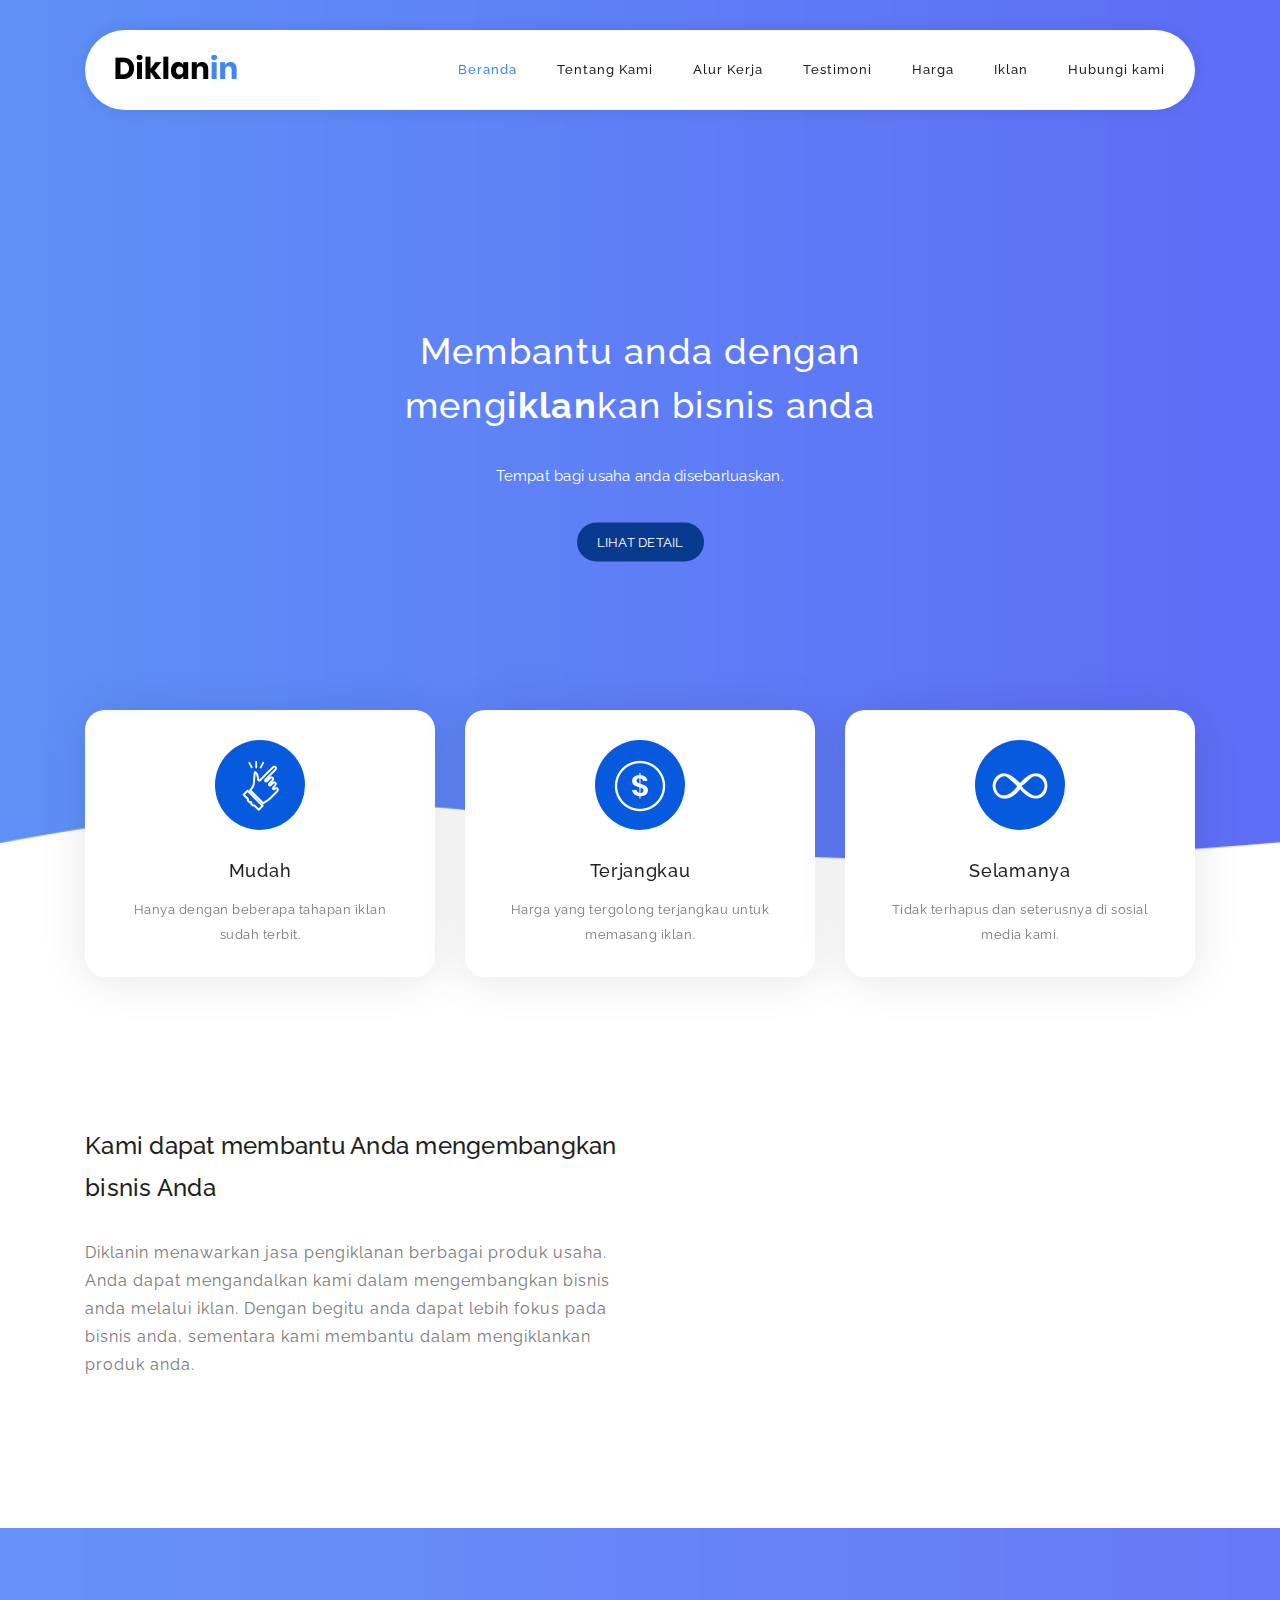
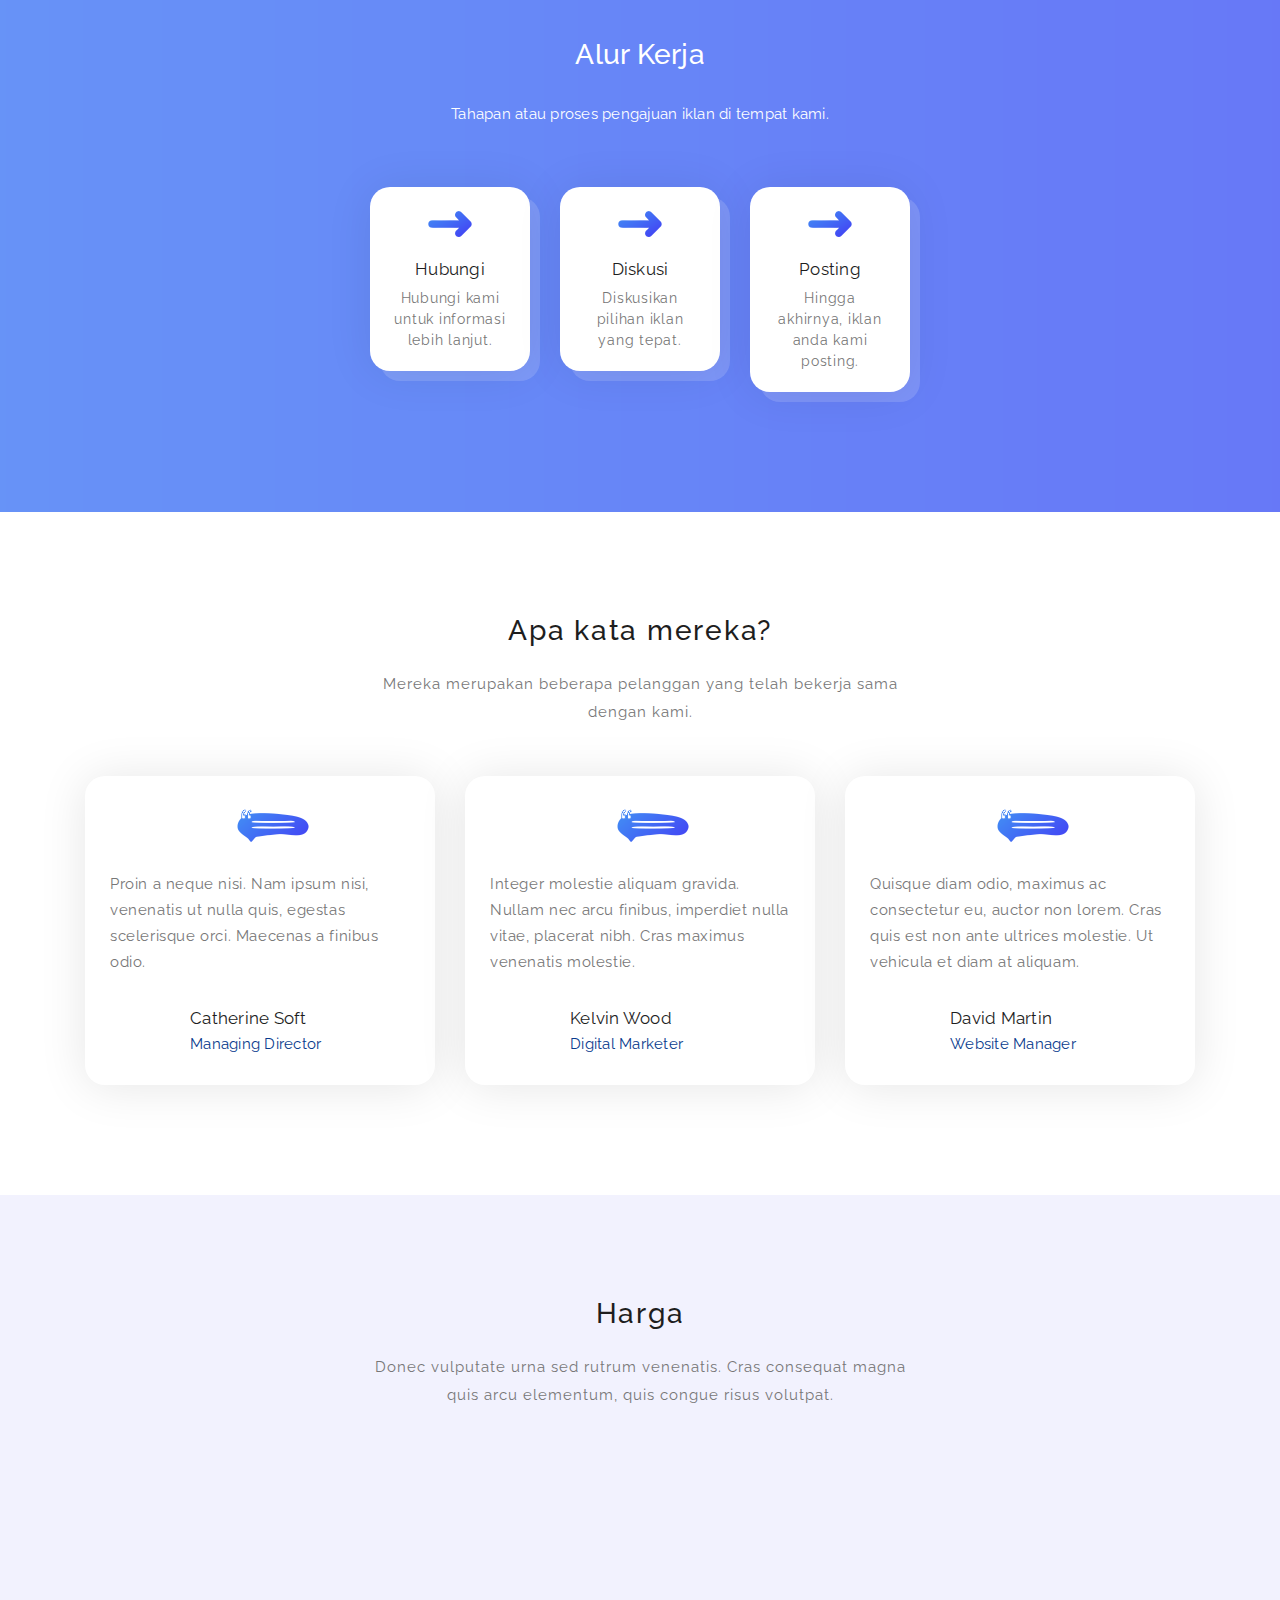
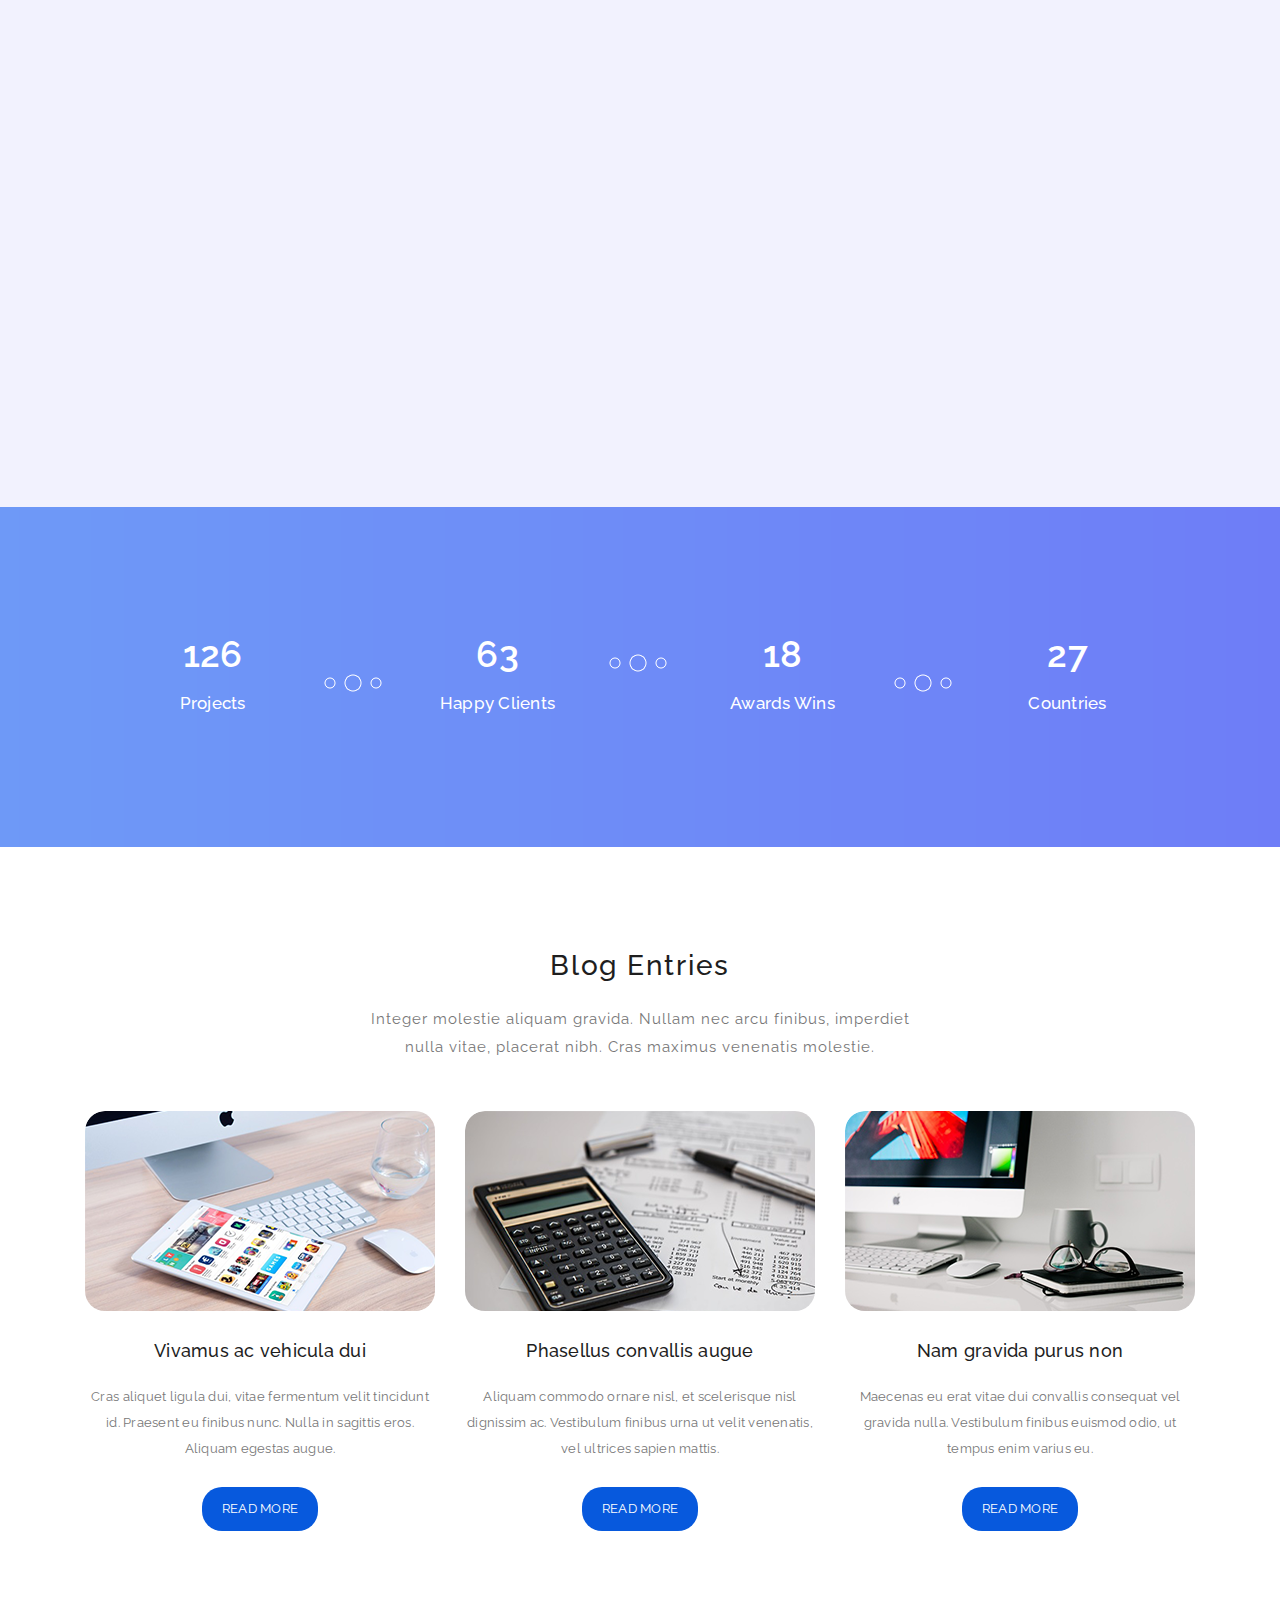
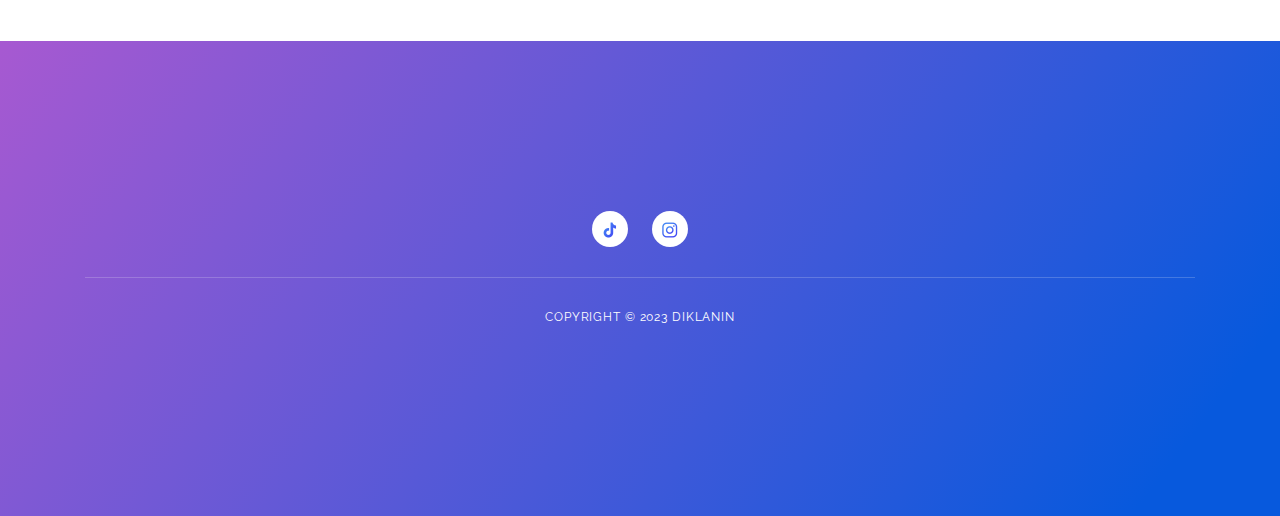
==== commit dbf085ed: "change desc and icon" ====
--- a/index.html
+++ b/index.html
@@ -80,8 +80,8 @@
                     <div class="offset-xl-3 col-xl-6 offset-lg-2 col-lg-8 col-md-12 col-sm-12">
                         <h1>Membantu anda dengan meng<strong>iklan</strong>kan bisnis anda
                         </h1>
-                        <p>Diklanin adalah tempat bagi usaha anda untuk disebarluaskan</p>
-                        <a href="#features" class="main-button-slider">Discover More</a>
+                        <p>Tempat bagi usaha anda disebarluaskan.</p>
+                        <a href="#features" class="main-button-slider">Lihat Detail</a>
                     </div>
                 </div>
             </div>
@@ -114,7 +114,7 @@
                             data-scroll-reveal="enter bottom move 50px over 0.6s after 0.4s">
                             <div class="features-small-item">
                                 <div class="icon">
-                                    <i><img src="assets/images/featured-item-01.png" alt=""></i>
+                                    <i><img src="assets/images/featured-item-02.png" alt=""></i>
                                 </div>
                                 <h5 class="features-title">Terjangkau</h5>
                                 <p>Harga yang tergolong terjangkau untuk memasang iklan.</p>
@@ -127,7 +127,7 @@
                             data-scroll-reveal="enter bottom move 50px over 0.6s after 0.6s">
                             <div class="features-small-item">
                                 <div class="icon">
-                                    <i><img src="assets/images/featured-item-01.png" alt=""></i>
+                                    <i><img src="assets/images/featured-item-03.png" alt=""></i>
                                 </div>
                                 <h5 class="features-title">Selamanya</h5>
                                 <p>Tidak terhapus dan seterusnya di sosial media kami.</p>
@@ -178,9 +178,9 @@
                         <h2 class="section-title">Kami dapat membantu Anda mengembangkan bisnis Anda</h2>
                     </div>
                     <div class="left-text">
-                        <p>Aenean pretium, ipsum et porttitor auctor, metus ipsum iaculis nisi, a bibendum lectus libero
-                            vitae urna. Sed id leo eu dolor luctus congue sed eget ipsum. Nunc nec luctus libero. Etiam
-                            quis dolor elit.</p>
+                        <p>Diklanin menawarkan jasa pengiklanan berbagai produk usaha. Anda dapat mengandalkan kami
+                            dalam mengembangkan bisnis anda melalui iklan. Dengan begitu anda dapat lebih fokus pada
+                            bisnis anda, sementara kami membantu dalam mengiklankan produk anda.</p>
                     </div>
                 </div>
                 <div class="col-lg-1"></div>
@@ -566,8 +566,10 @@
             <div class="row">
                 <div class="col-lg-12 col-md-12 col-sm-12">
                     <ul class="social">
-                        <li><a href="#"><img src="assets/images/tiktok.png" alt=""></a></li>
-                        <li><a href="#"><img src="assets/images/ig.png" alt=""></a></li>
+                        <li><a href="https://www.tiktok.com/@diklanin6?_t=8fq7ZWALb9D&_r=1" target="_blank"><img
+                                    src="assets/images/tiktok.png" alt=""></a></li>
+                        <li><a href="https://www.instagram.com/diklanin.aja" target="_blank"><img
+                                    src="assets/images/ig.png" alt=""></a></li>
                         <!-- <li><a href="#"><i class="fa fa-linkedin"></i></a></li>
                         <li><a href="#"><i class="fa fa-rss"></i></a></li>
                         <li><a href="#"><i class="fa fa-dribbble"></i></a></li> -->
